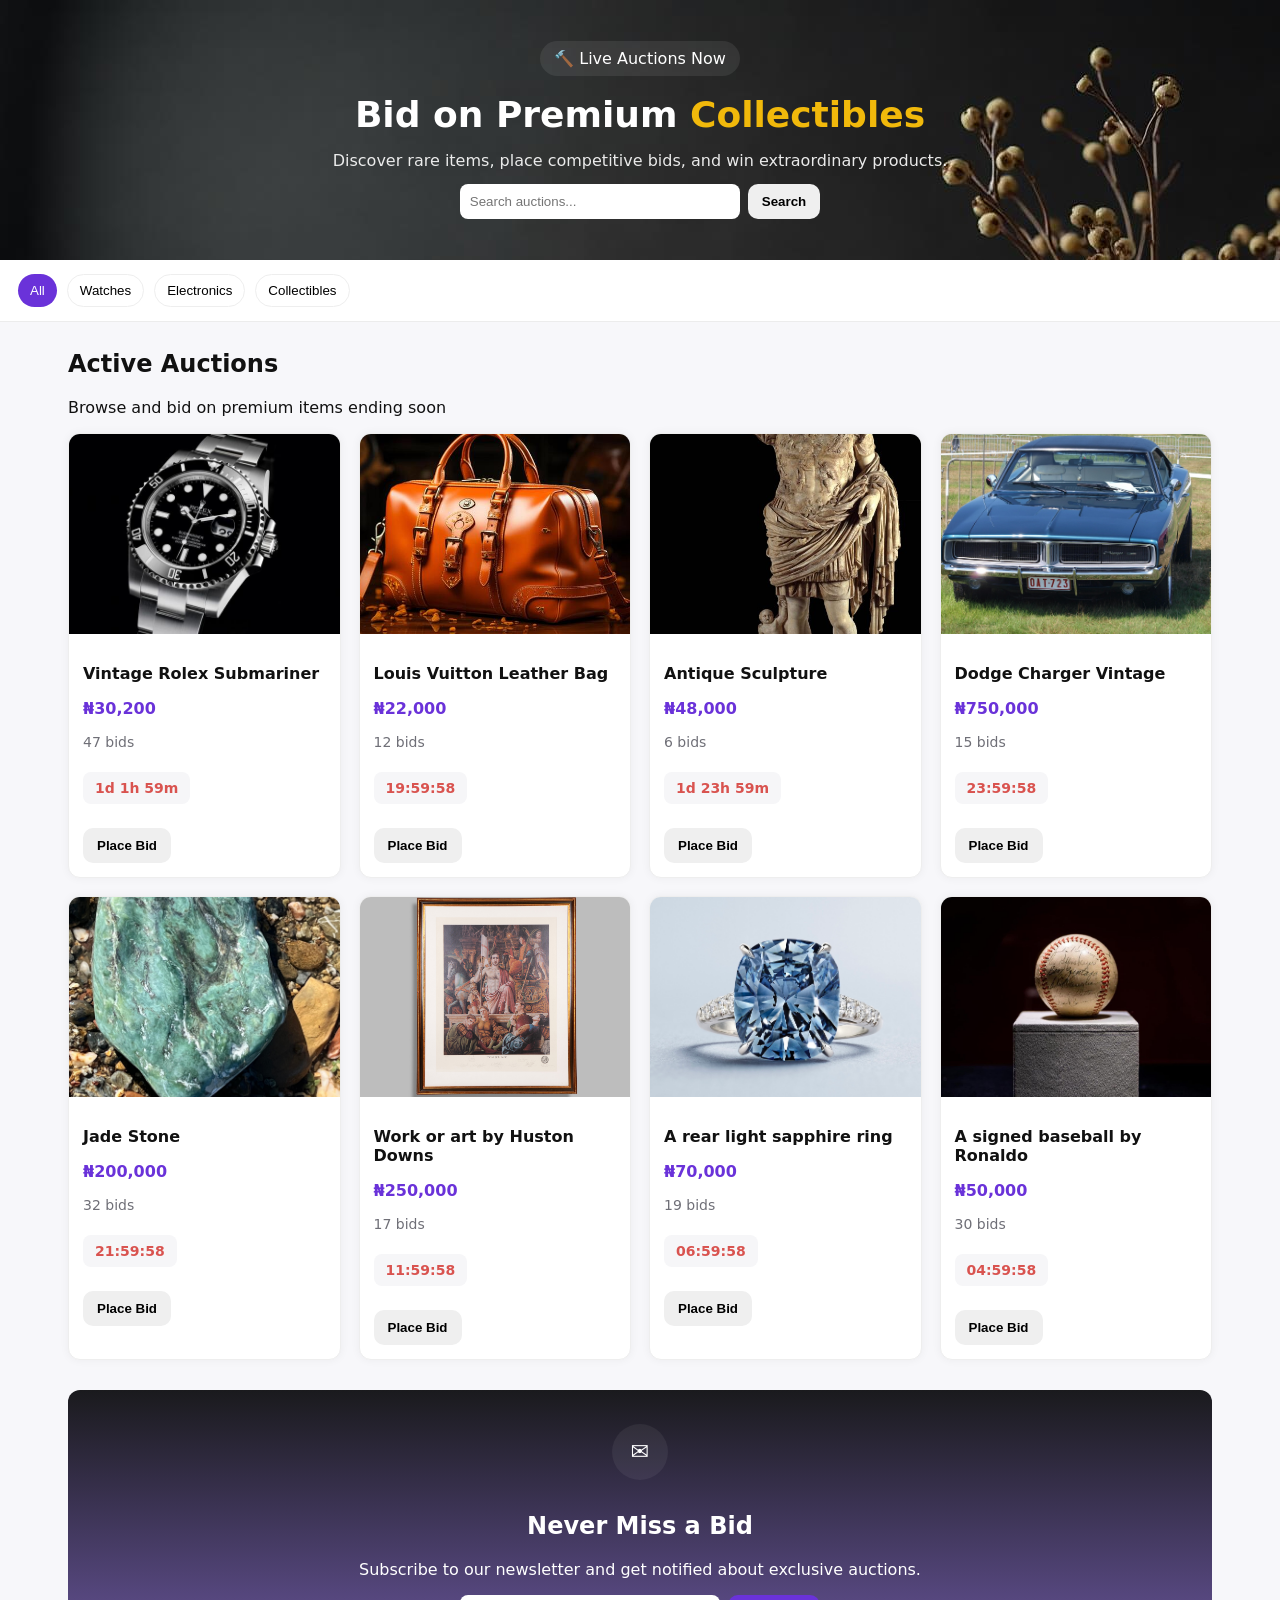
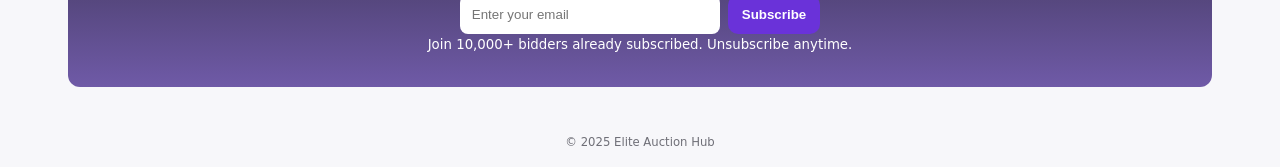
==== index.html @ 37616678 "Add files via upload" ====
<!DOCTYPE html>
<html lang="en">
<head>
  <meta charset="utf-8" />
  <meta name="viewport" content="width=device-width,initial-scale=1" />
  <title>Elite Auction — Home</title>
  <link rel="stylesheet" href="style.css" />
</head>
<body>
  <header class="hero">
    <div class="hero-inner">
      <span class="live-pill">🔨 Live Auctions Now</span>
      <h1>Bid on Premium <span class="gold">Collectibles</span></h1>
      <p class="subtitle">Discover rare items, place competitive bids, and win extraordinary products.</p>

      <div class="search-row" role="search" onsubmit="return false;">
        <input id="siteSearch" placeholder="Search auctions..." />
        <button class="btn" id="searchBtn">Search</button>
      </div>
    </div>
  </header>

  <nav class="categories">
    <button class="cat active">All</button>
    <button class="cat">Watches</button>
    <button class="cat">Electronics</button>
    <button class="cat">Collectibles</button>
  </nav>

  <main class="page">
    <section class="auctions">
      <div class="section-header">
        <h2>Active Auctions</h2>
        <p class="muted">Browse and bid on premium items ending soon</p>
      </div>

      <div id="auctionGrid" class="auction-grid">
        <!-- cards are injected by script.js -->
      </div>
    </section>

    <section class="subscribe">
      <div class="subscribe-inner">
        <div class="icon-circle">✉️</div>
        <h2>Never Miss a Bid</h2>
        <p class="muted">Subscribe to our newsletter and get notified about exclusive auctions.</p>

        <form id="subscribeForm" class="subscribe-form" onsubmit="return false;">
          <input id="subscribeEmail" type="email" placeholder="Enter your email" required />
          <button class="btn btn-primary" id="subscribeBtn">Subscribe</button>
        </form>

        <small class="muted">Join 10,000+ bidders already subscribed. Unsubscribe anytime.</small>
      </div>
    </section>
  </main>

  <footer class="footer">
    <small>© 2025 Elite Auction Hub</small>
  </footer>

  <script src="script.js"></script>
</body>
</html>
---- style.css ----
:root{
  --purple:#6a32d9;
  --purple-dark:#5829b3;
  --gold:#f1b90b;
  --muted:#6f6f77;
  --card:#ffffff;
  --bg:#f7f7fa;
  --glass: rgba(255,255,255,0.7);
}
*{box-sizing:border-box}
html,body{height:100%}
body{
  margin:0;
  font-family:Inter, "Poppins", system-ui, -apple-system, "Segoe UI", Roboto, Arial;
  background:var(--bg);
  color:#111;
  -webkit-font-smoothing:antialiased;
}

a.back-link{display:inline-block;margin:18px;color:var(--purple);text-decoration:none;padding-left:8px}

/* HERO */
.hero{
  position:relative;
  min-height:260px;
  background-image: url(img/hero-auction.jpg);
  color:#fff;
  display:flex;
  align-items:center;
  justify-content:center;
  padding:36px 18px;
  text-align:center;
}
.hero-inner{max-width:980px}
.live-pill{background:rgba(255,255,255,0.08);padding:8px 14px;border-radius:20px;display:inline-block;margin-bottom:12px}
h1{font-size:36px;margin:6px 0 6px}
.gold{color:var(--gold)}
.subtitle{opacity:0.9;margin-bottom:14px}
.search-row{display:flex;gap:8px;justify-content:center}
.search-row input{padding:10px;border-radius:8px;border:none;min-width:280px}
.btn{cursor:pointer;border:0;padding:10px 14px;border-radius:10px;font-weight:600}
.btn-primary{background:var(--purple);color:#fff}
.btn:hover{opacity:0.95}
.btn-outline{background:transparent;border:2px solid var(--purple);color:var(--purple);padding:8px 14px}

/* CATEGORIES */
.categories{display:flex;gap:10px;flex-wrap:wrap;padding:14px 18px;background:#fff;border-bottom:1px solid #ececec}
.cat{background:#fff;border:1px solid #eee;padding:8px 12px;border-radius:18px;cursor:pointer}
.cat.active{background:var(--purple);color:#fff;border:none}

/* PAGE WRAPPER */
.page{max-width:1180px;margin:28px auto;padding:0 18px}

/* AUCTIONS GRID */
.section-header{margin-bottom:14px}
.auction-grid{display:grid;grid-template-columns:repeat(auto-fit,minmax(260px,1fr));gap:18px}
.auction-card{background:var(--card);border-radius:12px;overflow:hidden;border:1px solid #eee;display:flex;flex-direction:column;box-shadow: 0 0 10px rgba(0, 0, 0, 0.05);transition: transform 0.3s, box-shadow 0.3s;}
.auction-card img{width:100%;height:200px;object-fit:cover}
.auction-card:hover {transform: translateY(-5px);box-shadow: 0 6px 20px rgba(0, 0, 0, 0.1);}
.auction-info{padding:14px}
.auction-info h3{font-size:16px;margin-bottom:8px}
.auction-info .price{font-weight:700;color:var(--purple)}
.auction-info .muted{color:var(--muted);font-size:14px}
.auction-info .timer{font-weight:700;color:#d9534f;margin-top:8px}

/* SUBSCRIBE */
.subscribe{margin-top:30px;background:linear-gradient(180deg,#1a1a1d,#6f5aa7);color:#fff;border-radius:12px;padding:34px;text-align:center}
.subscribe .icon-circle{display:inline-flex;align-items:center;justify-content:center;width:56px;height:56px;border-radius:50%;background:rgba(255,255,255,0.06);font-size:22px;margin-bottom:12px}
.subscribe input{padding:12px;border-radius:8px;border:none;min-width:260px}
.subscribe .subscribe-form{display:flex;gap:8px;justify-content:center;flex-wrap:wrap}

/* DETAIL PAGE */
.auction-container{display:flex;gap:28px;flex-wrap:wrap}
.image-section img{width:560px;max-width:100%;border-radius:12px;object-fit:cover}
.details-section{flex:1;min-width:300px}
.tag{display:inline-block;background:var(--purple);color:#fff;padding:6px 12px;border-radius:999px;font-weight:700;font-size:13px}
.bid-box{background:#fff;border-radius:12px;padding:16px;margin-top:14px;border:1px solid #eee}
.bid-box h2{color:var(--purple);margin:6px 0}
.timer{display:inline-block;padding:8px 12px;border-radius:8px;background:#f6f6f8;margin-top:8px}
.bid-input{display:flex;gap:10px;align-items:center;margin-top:12px}
.bid-input input{padding:10px;border-radius:8px;border:1px solid #ddd;flex:1}
.small{font-size:13px;color:var(--muted)}
.bid-history{margin-top:18px}
.bid-history ul{list-style:none;padding:0;margin:0}
.bid-history li{background:#fff;padding:12px;border-radius:10px;margin-bottom:10px;border:1px solid #eee;display:flex;justify-content:space-between}

/* CONFIRM & CHECKOUT */
.confirm-card{max-width:760px;margin:30px auto;background:#fff;padding:26px;border-radius:12px}
.confirm-icon{font-size:36px;margin-bottom:10px}
.confirm-details{display:flex;gap:16px;align-items:center;margin:18px 0}
.confirm-details img{width:180px;border-radius:10px}
.confirm-actions{display:flex;gap:12px;justify-content:center}

/* CHECKOUT */
.checkout{max-width:980px;margin:20px auto;padding:20px}
.checkout-content{display:flex;gap:26px;flex-wrap:wrap}
.summary, .bidder-info{background:#fff;border-radius:12px;padding:16px;box-shadow:0 2px 10px rgba(0,0,0,0.06);flex:1;min-width:260px}
.summary img{width:100%;border-radius:8px}

/* FOOTER */
.footer{text-align:center;padding:18px;color:var(--muted);font-size:14px;margin-top:24px}

/* RESPONSIVE */
@media (max-width:900px){
  h1{font-size:28px}
  .image-section img{width:100%}
  .auction-container{padding:8px}
}
@media (max-width:600px){
  .search-row input{min-width:120px}
  .auction-grid{grid-template-columns:1fr}
  .subscribe input{width:100%}
  .confirm-details{flex-direction:column;align-items:center}
}
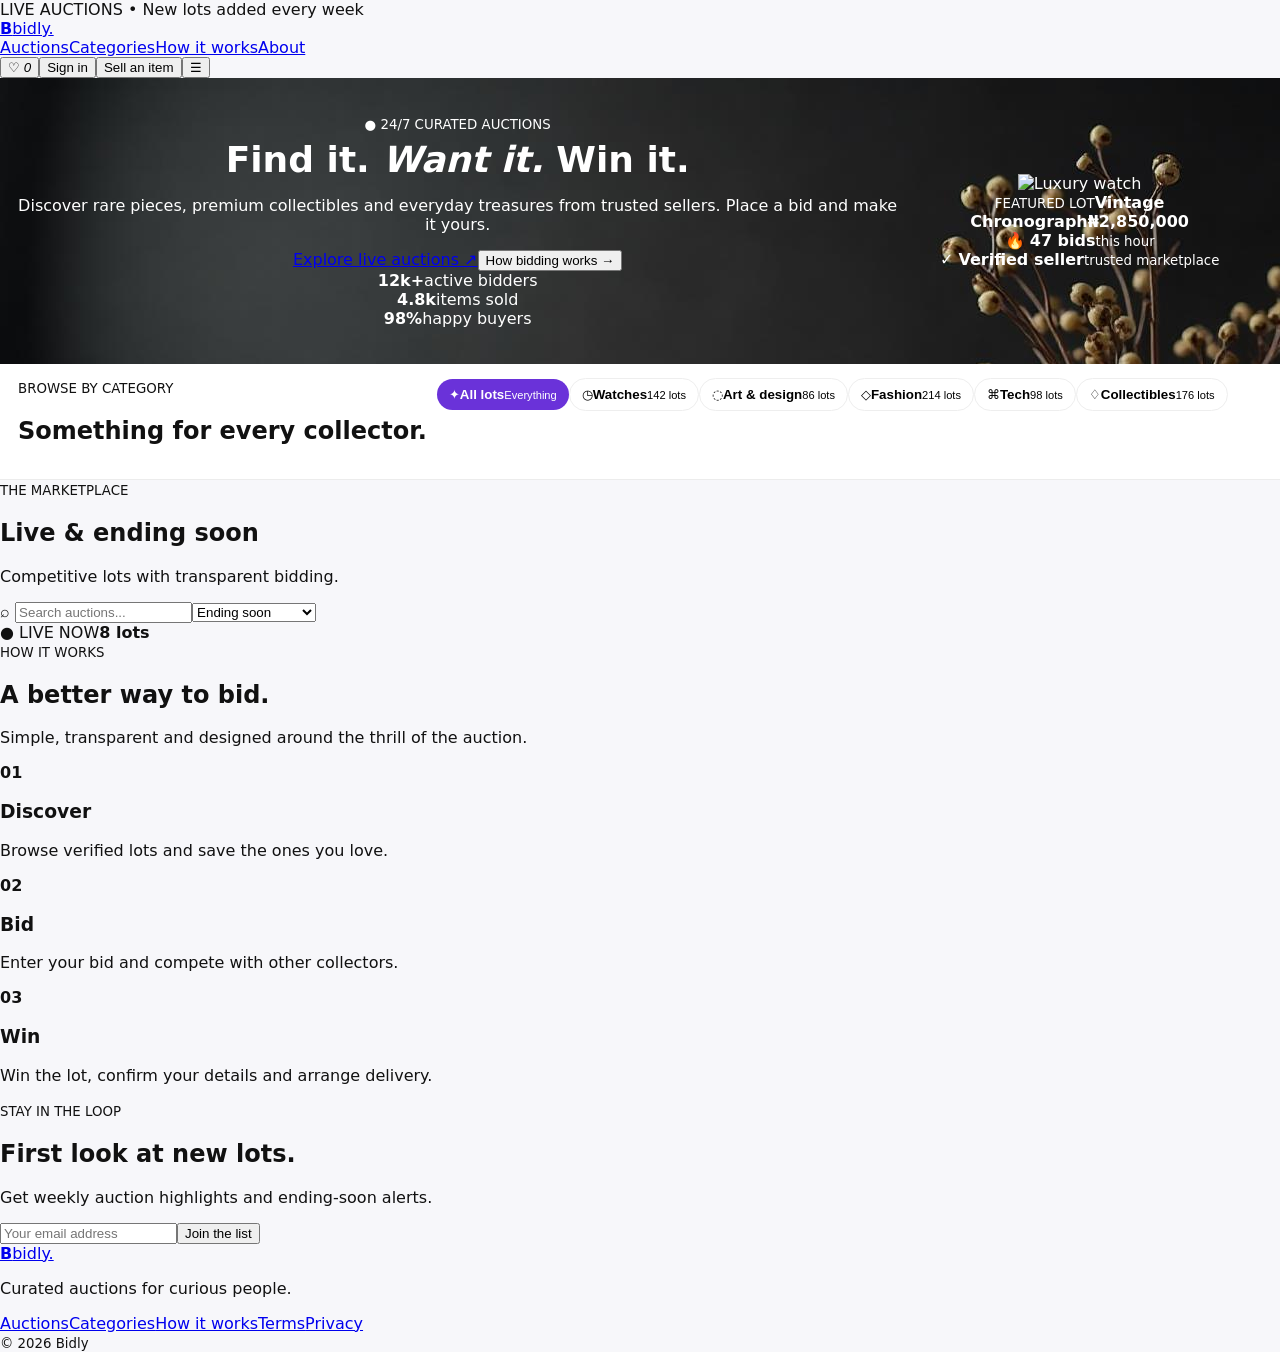
==== commit 964f25ce: "Redesign auction marketplace homepage" ====
--- a/index.html
+++ b/index.html
@@ -1,64 +1,10 @@
-<!DOCTYPE html>
-<html lang="en">
-<head>
-  <meta charset="utf-8" />
-  <meta name="viewport" content="width=device-width,initial-scale=1" />
-  <title>Elite Auction — Home</title>
-  <link rel="stylesheet" href="style.css" />
-</head>
-<body>
-  <header class="hero">
-    <div class="hero-inner">
-      <span class="live-pill">🔨 Live Auctions Now</span>
-      <h1>Bid on Premium <span class="gold">Collectibles</span></h1>
-      <p class="subtitle">Discover rare items, place competitive bids, and win extraordinary products.</p>
-
-      <div class="search-row" role="search" onsubmit="return false;">
-        <input id="siteSearch" placeholder="Search auctions..." />
-        <button class="btn" id="searchBtn">Search</button>
-      </div>
-    </div>
-  </header>
-
-  <nav class="categories">
-    <button class="cat active">All</button>
-    <button class="cat">Watches</button>
-    <button class="cat">Electronics</button>
-    <button class="cat">Collectibles</button>
-  </nav>
-
-  <main class="page">
-    <section class="auctions">
-      <div class="section-header">
-        <h2>Active Auctions</h2>
-        <p class="muted">Browse and bid on premium items ending soon</p>
-      </div>
-
-      <div id="auctionGrid" class="auction-grid">
-        <!-- cards are injected by script.js -->
-      </div>
-    </section>
-
-    <section class="subscribe">
-      <div class="subscribe-inner">
-        <div class="icon-circle">✉️</div>
-        <h2>Never Miss a Bid</h2>
-        <p class="muted">Subscribe to our newsletter and get notified about exclusive auctions.</p>
-
-        <form id="subscribeForm" class="subscribe-form" onsubmit="return false;">
-          <input id="subscribeEmail" type="email" placeholder="Enter your email" required />
-          <button class="btn btn-primary" id="subscribeBtn">Subscribe</button>
-        </form>
-
-        <small class="muted">Join 10,000+ bidders already subscribed. Unsubscribe anytime.</small>
-      </div>
-    </section>
-  </main>
-
-  <footer class="footer">
-    <small>© 2025 Elite Auction Hub</small>
-  </footer>
-
-  <script src="script.js"></script>
-</body>
-</html>
+<!doctype html><html lang="en"><head><meta charset="utf-8"><meta name="viewport" content="width=device-width,initial-scale=1"><meta name="description" content="Bidly — curated online auctions."><title>Bidly — Curated Online Auctions</title><link rel="preconnect" href="https://fonts.googleapis.com"><link rel="preconnect" href="https://fonts.gstatic.com" crossorigin><link href="https://fonts.googleapis.com/css2?family=DM+Sans:wght@400;500;600;700&family=Playfair+Display:wght@600;700&display=swap" rel="stylesheet"><link rel="stylesheet" href="style.css"></head><body>
+<div class="announcement">LIVE AUCTIONS <span>•</span> New lots added every week</div>
+<header class="header"><a class="brand" href="#top"><b>B</b>bidly<span>.</span></a><nav id="nav"><a href="#auctions">Auctions</a><a href="#categories">Categories</a><a href="#how">How it works</a><a href="#about">About</a></nav><div class="actions"><button class="watch" id="watch">♡ <i id="watchCount">0</i></button><button class="ghost" id="signin">Sign in</button><button class="primary" id="sell">Sell an item</button><button class="menu" id="menu">☰</button></div></header>
+<main id="top"><section class="hero"><div><small class="eyebrow">● 24/7 CURATED AUCTIONS</small><h1>Find it. <em>Want it.</em> Win it.</h1><p>Discover rare pieces, premium collectibles and everyday treasures from trusted sellers. Place a bid and make it yours.</p><div class="hero-buttons"><a class="primary big" href="#auctions">Explore live auctions ↗</a><button class="text" id="howBtn">How bidding works →</button></div><div class="stats"><div><b>12k+</b><span>active bidders</span></div><div><b>4.8k</b><span>items sold</span></div><div><b>98%</b><span>happy buyers</span></div></div></div><div class="hero-art"><div class="hero-card"><img src="https://images.unsplash.com/photo-1523170335258-f5ed11844a49?auto=format&fit=crop&w=1000&q=85" alt="Luxury watch"><div><small>FEATURED LOT</small><strong>Vintage Chronograph</strong><b>₦2,850,000</b></div></div><aside class="float one">🔥 <span><b>47 bids</b><small>this hour</small></span></aside><aside class="float two">✓ <span><b>Verified seller</b><small>trusted marketplace</small></span></aside></div></section>
+<section class="categories" id="categories"><div class="heading compact"><small class="eyebrow">BROWSE BY CATEGORY</small><h2>Something for every collector.</h2></div><div class="category-grid"><button class="cat active" data-cat="All">✦<b>All lots</b><small>Everything</small></button><button class="cat" data-cat="Watches">◷<b>Watches</b><small>142 lots</small></button><button class="cat" data-cat="Art">◌<b>Art & design</b><small>86 lots</small></button><button class="cat" data-cat="Fashion">◇<b>Fashion</b><small>214 lots</small></button><button class="cat" data-cat="Tech">⌘<b>Tech</b><small>98 lots</small></button><button class="cat" data-cat="Collectibles">♢<b>Collectibles</b><small>176 lots</small></button></div></section>
+<section class="auctions" id="auctions"><div class="heading"><div><small class="eyebrow">THE MARKETPLACE</small><h2>Live & ending soon</h2><p>Competitive lots with transparent bidding.</p></div><div class="tools"><label>⌕ <input id="search" type="search" placeholder="Search auctions..."></label><select id="sort"><option value="ending">Ending soon</option><option value="price-low">Price: low to high</option><option value="price-high">Price: high to low</option></select></div></div><div class="live"><span>● LIVE NOW</span><b id="count">8 lots</b></div><div class="grid" id="grid"></div><div class="empty" id="empty" hidden><h3>No lots found</h3><p>Try another search or category.</p><button class="ghost" id="clear">Clear filters</button></div></section>
+<section class="how" id="how"><div><small class="eyebrow">HOW IT WORKS</small><h2>A better way to bid.</h2><p>Simple, transparent and designed around the thrill of the auction.</p></div><div class="steps"><article><b>01</b><h3>Discover</h3><p>Browse verified lots and save the ones you love.</p></article><article><b>02</b><h3>Bid</h3><p>Enter your bid and compete with other collectors.</p></article><article><b>03</b><h3>Win</h3><p>Win the lot, confirm your details and arrange delivery.</p></article></div></section>
+<section class="newsletter" id="about"><div><small class="eyebrow">STAY IN THE LOOP</small><h2>First look at new lots.</h2><p>Get weekly auction highlights and ending-soon alerts.</p></div><form id="newsletter"><input type="email" placeholder="Your email address" required><button class="primary" type="submit">Join the list</button></form></section></main>
+<footer><div><a class="brand" href="#top"><b>B</b>bidly<span>.</span></a><p>Curated auctions for curious people.</p></div><div class="links"><a href="#auctions">Auctions</a><a href="#categories">Categories</a><a href="#how">How it works</a><a href="#">Terms</a><a href="#">Privacy</a></div><small>© 2026 Bidly</small></footer>
+<div class="backdrop" id="backdrop" hidden><div class="modal"><button class="close" id="close">×</button><div id="modal"></div></div></div><div class="toast" id="toast"></div><script src="script.js"></script></body></html>
